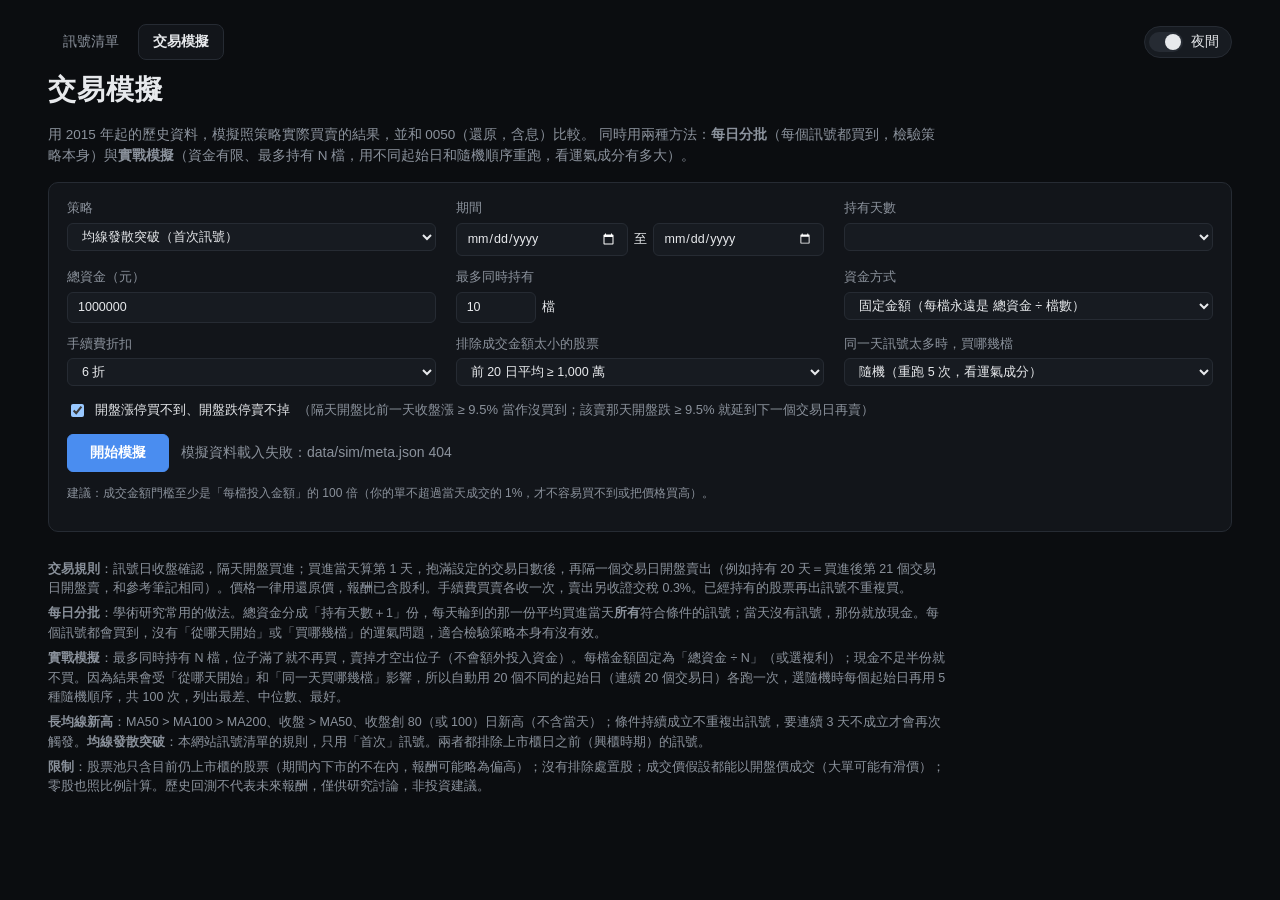
==== site/sim.html @ 932572cd "新增交易模擬分頁：兩套策略（均線發散突破、長均線新高 80/100 日）、每日分批與實戰模擬、和 0050 還原比較；價格改從 2014 年起抓 Co-Authored-By: Claude Opus" ====
<!DOCTYPE html>
<html lang="zh-Hant">
<head>
<meta charset="utf-8">
<meta name="viewport" content="width=device-width, initial-scale=1">
<title>交易模擬 — 均線發散突破</title>
<link rel="stylesheet" href="style.css">
<script>try { if (localStorage.getItem('theme') === 'light') document.documentElement.dataset.theme = 'light'; } catch (e) {}</script>
</head>
<body>
<div class="wrap">
  <header class="top">
    <nav class="tabs"><a href="./">訊號清單</a><a href="sim.html" class="on">交易模擬</a></nav>
    <button id="theme" class="theme" title="切換日間／夜間"><span class="knob"></span><span id="themeLabel">夜間</span></button>
  </header>
  <h1>交易模擬</h1>
  <p class="muted lead">用 2015 年起的歷史資料，模擬照策略實際買賣的結果，並和 0050（還原，含息）比較。
    同時用兩種方法：<b>每日分批</b>（每個訊號都買到，檢驗策略本身）與<b>實戰模擬</b>（資金有限、最多持有 N 檔，用不同起始日和隨機順序重跑，看運氣成分有多大）。</p>

  <section class="card simform">
    <div class="grid">
      <label>策略<select id="strategy">
        <option value="s1">均線發散突破（首次訊號）</option>
        <option value="lh80">長均線新高（80 日）</option>
        <option value="lh100">長均線新高（100 日）</option>
      </select></label>
      <label>期間<span class="row"><input type="date" id="dFrom"> 至 <input type="date" id="dTo"></span></label>
      <label>持有天數<select id="hold"></select></label>
      <label>總資金（元）<input type="number" id="capital" value="1000000" min="10000" step="100000"></label>
      <label>最多同時持有<span class="row"><input type="number" id="slots" value="10" min="1" max="100"> 檔 <small class="muted" id="perSlot"></small></span></label>
      <label>資金方式<select id="money">
        <option value="fixed">固定金額（每檔永遠是 總資金 ÷ 檔數）</option>
        <option value="compound">隨資產複利（每檔 ＝ 當時總資產 ÷ 檔數）</option>
      </select></label>
      <label>手續費折扣<select id="fee">
        <option value="1">不打折（0.1425%）</option>
        <option value="0.6" selected>6 折</option>
        <option value="0.5">5 折</option>
        <option value="0.3">3 折</option>
        <option value="0.28">2.8 折</option>
      </select></label>
      <label>排除成交金額太小的股票<select id="minAmt">
        <option value="0">不限</option>
        <option value="500">前 20 日平均 ≥ 500 萬</option>
        <option value="1000" selected>前 20 日平均 ≥ 1,000 萬</option>
        <option value="3000">前 20 日平均 ≥ 3,000 萬</option>
        <option value="5000">前 20 日平均 ≥ 5,000 萬</option>
        <option value="10000">前 20 日平均 ≥ 1 億</option>
      </select></label>
      <label>同一天訊號太多時，買哪幾檔<select id="order">
        <option value="random">隨機（重跑 5 次，看運氣成分）</option>
        <option value="amt">成交金額大的優先</option>
      </select></label>
    </div>
    <label class="check"><input type="checkbox" id="limit" checked> 開盤漲停買不到、開盤跌停賣不掉
      <span class="muted">（隔天開盤比前一天收盤漲 ≥ 9.5% 當作沒買到；該賣那天開盤跌 ≥ 9.5% 就延到下一個交易日再賣）</span></label>
    <div class="actions"><button id="run" class="primary">開始模擬</button> <span id="status" class="muted">載入中…</span></div>
    <p class="muted small">建議：成交金額門檻至少是「每檔投入金額」的 100 倍（你的單不超過當天成交的 1%，才不容易買不到或把價格買高）。</p>
  </section>

  <section id="results" class="hidden">
    <p id="summaryNote" class="muted"></p>
    <h2>結果總覽</h2>
    <div class="table-wrap" id="summary"></div>
    <p class="dist" id="dist"></p>

    <h2>資產曲線 <label class="check inline"><input type="checkbox" id="logScale"> 對數刻度</label></h2>
    <div class="card chartbox"><div id="eqChart" class="lc"></div></div>
    <h2>回撤（離前高跌了多少）</h2>
    <div class="card chartbox"><div id="ddChart" class="lc small"></div></div>

    <div class="cols">
      <div><h2>逐年報酬</h2><div class="table-wrap" id="yearly"></div></div>
      <div>
        <h2>前後兩半比較</h2><div class="table-wrap" id="halves"></div>
        <p class="muted small">前後兩段都跑贏 0050，比只有某一段特別好更可信。</p>
        <h2>拿掉最賺的交易</h2><div class="table-wrap" id="removeTop"></div>
        <p class="muted small">這類策略常靠少數大漲股撐起報酬。拿掉最賺的 1%、5% 交易後還能跑贏 0050，代表不是只靠幾支飆股。</p>
      </div>
    </div>
  </section>

  <section class="notes muted">
    <p><b>交易規則</b>：訊號日收盤確認，隔天開盤買進；買進當天算第 1 天，抱滿設定的交易日數後，再隔一個交易日開盤賣出（例如持有 20 天＝買進後第 21 個交易日開盤賣，和參考筆記相同）。價格一律用還原價，報酬已含股利。手續費買賣各收一次，賣出另收證交稅 0.3%。已經持有的股票再出訊號不重複買。</p>
    <p><b>每日分批</b>：學術研究常用的做法。總資金分成「持有天數＋1」份，每天輪到的那一份平均買進當天<b>所有</b>符合條件的訊號；當天沒有訊號，那份就放現金。每個訊號都會買到，沒有「從哪天開始」或「買哪幾檔」的運氣問題，適合檢驗策略本身有沒有效。</p>
    <p><b>實戰模擬</b>：最多同時持有 N 檔，位子滿了就不再買，賣掉才空出位子（不會額外投入資金）。每檔金額固定為「總資金 ÷ N」（或選複利）；現金不足半份就不買。因為結果會受「從哪天開始」和「同一天買哪幾檔」影響，所以自動用 20 個不同的起始日（連續 20 個交易日）各跑一次，選隨機時每個起始日再用 5 種隨機順序，共 100 次，列出最差、中位數、最好。</p>
    <p><b>長均線新高</b>：MA50 &gt; MA100 &gt; MA200、收盤 &gt; MA50、收盤創 80（或 100）日新高（不含當天）；條件持續成立不重複出訊號，要連續 3 天不成立才會再次觸發。<b>均線發散突破</b>：本網站訊號清單的規則，只用「首次」訊號。兩者都排除上市櫃日之前（興櫃時期）的訊號。</p>
    <p><b>限制</b>：股票池只含目前仍上市櫃的股票（期間內下市的不在內，報酬可能略為偏高）；沒有排除處置股；成交價假設都能以開盤價成交（大單可能有滑價）；零股也照比例計算。歷史回測不代表未來報酬，僅供研究討論，非投資建議。</p>
  </section>
</div>
<script src="linechart.js"></script>
<script src="sim.js"></script>
</body>
</html>
---- site/style.css ----
:root {
  --bg: #0b0d10; --panel: #12151a; --panel2: #171b21; --border: #262b33; --grid: #1c2027;
  --text: #e7e9ec; --muted: #8b929c; --cross: #c9ced6; --accent: #4a8df0;
  --up: #f0504c; --down: #2cb36b; --signal: #ffe100;
  --ma5: #b38cff; --ma10: #f2a93b; --ma20: #ff6fa3; --ma60: #4cc76b; --ma120: #6f7dff;
  --mono: ui-monospace, "SFMono-Regular", Menlo, Consolas, "Liberation Mono", monospace;
}
[data-theme="light"] {
  --bg: #f6f7f9; --panel: #ffffff; --panel2: #f1f3f6; --border: #dde1e7; --grid: #eef0f3;
  --text: #1d2228; --muted: #6b7380; --cross: #3a4048; --accent: #2f6fdb;
  --up: #e0302b; --down: #13995a; --signal: #e0a800;
}
* { box-sizing: border-box; }
body { margin: 0; background: var(--bg); color: var(--text);
  font: 14px/1.55 -apple-system, "Segoe UI", "Noto Sans TC", "Microsoft JhengHei", sans-serif; }
.wrap { max-width: 1320px; margin: 0 auto; padding: 24px 48px 48px; }
@media (max-width: 800px) { .wrap { padding: 16px; } }
.hidden { display: none !important; }
.muted { color: var(--muted); }
.mono { font-family: var(--mono); }
.accent { color: var(--accent); }
.sigc { color: var(--signal); }
.up { color: var(--up); } .down { color: var(--down); }
hr { border: 0; border-top: 1px solid var(--border); margin: 20px 0; }
h1 { font-size: 28px; margin: 4px 0 12px; letter-spacing: 1px; }
h2 { font-size: 20px; margin: 28px 0 12px; }
h2 small { font-size: 13px; font-weight: normal; }
button, select, input { font: inherit; color: var(--text); background: var(--panel2);
  border: 1px solid var(--border); border-radius: 6px; padding: 5px 10px; }
button { cursor: pointer; } button:hover:not(:disabled) { border-color: var(--muted); }
button:disabled { opacity: .45; cursor: default; }
input[type=number] { width: 64px; }
[data-theme="dark"], :root:not([data-theme="light"]) { color-scheme: dark; }

.top { display: flex; justify-content: space-between; align-items: center; }
.sub { color: var(--muted); font-size: 12px; }
.theme { display: flex; gap: 8px; align-items: center; border-radius: 999px; padding: 4px 12px 4px 4px; }
.theme .knob { width: 34px; height: 20px; border-radius: 999px; background: var(--border); position: relative; }
.theme .knob::after { content: ""; position: absolute; top: 2px; right: 2px; width: 16px; height: 16px;
  border-radius: 50%; background: var(--text); transition: .2s; }
[data-theme="light"] .theme .knob::after { right: 16px; }

.chips { display: flex; flex-wrap: wrap; gap: 6px; align-items: center; margin-bottom: 10px; }
.chip { border: 1px solid var(--border); border-radius: 6px; padding: 2px 8px; font-size: 12.5px; background: var(--panel); }
.chip.strong { font-weight: bold; border-radius: 999px; }
.plus { color: var(--muted); }
.meta { font-size: 12.5px; color: var(--muted); }
.meta .chip { color: var(--text); }

.card { background: var(--panel); border: 1px solid var(--border); border-radius: 10px; }
#chartCard { background: transparent; border: 0; }
.nav { display: flex; gap: 8px; align-items: center; margin-bottom: 8px; font-size: 12.5px; }
.chart-head { background: var(--panel); border: 1px solid var(--border); border-bottom: 0;
  border-radius: 10px 10px 0 0; padding: 12px 14px 4px; }
.chart-head .title { display: flex; justify-content: space-between; align-items: baseline; }
.chart-head .title b { font-size: 19px; }
.chart-head .title span { font-size: 12px; }
.facts { min-height: 22px; font-size: 12.5px; margin: 6px 0 8px; display: flex; flex-wrap: wrap; gap: 4px 16px; }
.facts b { font-weight: 600; }
.legend { font-size: 12px; min-height: 18px; display: flex; flex-wrap: wrap; gap: 0 12px; }
.chart { height: 460px; background: var(--panel); border: 1px solid var(--border); border-top: 0; border-bottom: 0; position: relative; }
.chart canvas { display: block; cursor: crosshair; touch-action: pan-y; }
.chart-foot { background: var(--panel); border: 1px solid var(--border); border-top: 0; border-radius: 0 0 10px 10px;
  padding: 8px 14px 12px; font-size: 12px; display: flex; flex-wrap: wrap; gap: 4px 18px; }
.ln { display: inline-block; width: 16px; height: 2px; vertical-align: middle; margin-right: 5px; }

.filters { display: flex; flex-wrap: wrap; gap: 10px 16px; align-items: center; font-size: 13px; margin-bottom: 12px; }
.filters label { display: flex; gap: 6px; align-items: center; }
#fQ { width: 180px; }

.stats { padding: 12px 16px; margin-bottom: 12px; display: flex; flex-wrap: wrap; gap: 14px 28px; align-items: stretch; }
.stats .big { display: flex; gap: 22px; }
.stats .kv { display: flex; flex-direction: column; }
.stats .kv span { font-size: 12px; color: var(--muted); }
.stats .kv b { font-size: 20px; font-family: var(--mono); }
.stats table { border-collapse: collapse; font-family: var(--mono); font-size: 12.5px; }
.stats th, .stats td { padding: 2px 12px; text-align: right; white-space: nowrap; }
.stats th { color: var(--muted); font-weight: normal; }
.stats td:first-child, .stats th:first-child { text-align: left; color: var(--muted); font-family: inherit; }
.stats .title { font-weight: bold; margin-bottom: 4px; }
.stats .note { font-size: 12px; color: var(--muted); align-self: center; max-width: 300px; }

.table-wrap { overflow-x: auto; border: 1px solid var(--border); border-radius: 10px; background: var(--panel); }
table#tbl { width: 100%; border-collapse: collapse; font-size: 13px; white-space: nowrap; }
#tbl th { position: sticky; top: 0; background: var(--panel2); text-align: right; padding: 8px 8px; font-weight: 600;
  font-size: 12.5px; cursor: pointer; user-select: none; border-bottom: 1px solid var(--border); }
#tbl th.l, #tbl td.l { text-align: left; }
#tbl th.sorted { color: var(--accent); }
#tbl td { padding: 6px 8px; text-align: right; border-bottom: 1px solid var(--grid); font-family: var(--mono); }
#tbl td.name { font-family: inherit; font-weight: 600; }
#tbl td.ind { font-family: inherit; color: var(--muted); font-size: 12px; }
#tbl tbody tr { cursor: pointer; }
#tbl tbody tr:hover { background: var(--panel2); }
#tbl tbody tr.sel { background: color-mix(in srgb, var(--accent) 22%, transparent); }
.badge { display: inline-block; font-family: inherit; font-size: 11.5px; padding: 1px 8px; border-radius: 999px; color: #fff; background: var(--accent); }
.badge.again { background: #8a63d2; }
.badge.cont { background: #5d6673; }
.pager { display: flex; gap: 10px; align-items: center; margin: 12px 0; font-size: 13px; }

.notes { font-size: 12.5px; max-width: 900px; margin-top: 28px; }
.notes p { margin: 6px 0; }
details summary { cursor: pointer; color: var(--text); margin-top: 10px; }
#checkBody { margin-top: 8px; }
#checkBody table { border-collapse: collapse; font-size: 12px; margin: 4px 0 10px; }
#checkBody td, #checkBody th { padding: 2px 10px 2px 0; text-align: left; }
.loading { padding: 40px; text-align: center; color: var(--muted); }

/* 分頁 */
.tabs { display: flex; gap: 4px; }
.tabs a { color: var(--muted); text-decoration: none; padding: 6px 14px; border-radius: 8px; border: 1px solid transparent; font-size: 14px; }
.tabs a:hover { color: var(--text); }
.tabs a.on { color: var(--text); background: var(--panel); border-color: var(--border); font-weight: 600; }
.top { margin-bottom: 8px; }

/* 交易模擬 */
.lead { max-width: 900px; font-size: 13.5px; }
.simform { padding: 16px 18px; margin: 16px 0 8px; }
.simform .grid { display: grid; grid-template-columns: repeat(auto-fill, minmax(280px, 1fr)); gap: 12px 20px; }
.simform label { display: flex; flex-direction: column; gap: 4px; font-size: 12.5px; color: var(--muted); }
.simform label .row { display: flex; gap: 6px; align-items: center; color: var(--text); }
.simform select, .simform input[type=number] { width: 100%; }
.simform .row input[type=number] { width: 80px; }
.simform input[type=date] { flex: 1; min-width: 0; }
label.check { flex-direction: row !important; align-items: center; gap: 8px; margin-top: 14px; color: var(--text) !important; font-size: 13px !important; }
label.check.inline { display: inline-flex; margin: 0 0 0 12px; font-weight: normal; }
.actions { margin-top: 14px; display: flex; align-items: center; gap: 12px; }
button.primary { background: var(--accent); border-color: var(--accent); color: #fff; padding: 7px 22px; font-weight: 600; }
.small { font-size: 12px; }
table.res { width: 100%; border-collapse: collapse; font-size: 13px; white-space: nowrap; }
table.res th { background: var(--panel2); padding: 8px 10px; text-align: right; font-weight: 600; font-size: 12.5px; border-bottom: 1px solid var(--border); }
table.res td { padding: 6px 10px; text-align: right; border-bottom: 1px solid var(--grid); font-family: var(--mono); }
table.res .l { text-align: left; font-family: inherit; }
.dist { font-size: 13px; margin: 10px 0; }
.chartbox { padding: 8px; }
.lc { height: 380px; }
.lc.small { height: 200px; }
.cols { display: grid; grid-template-columns: 1fr 1fr; gap: 24px; }
@media (max-width: 1000px) { .cols { grid-template-columns: 1fr; } }
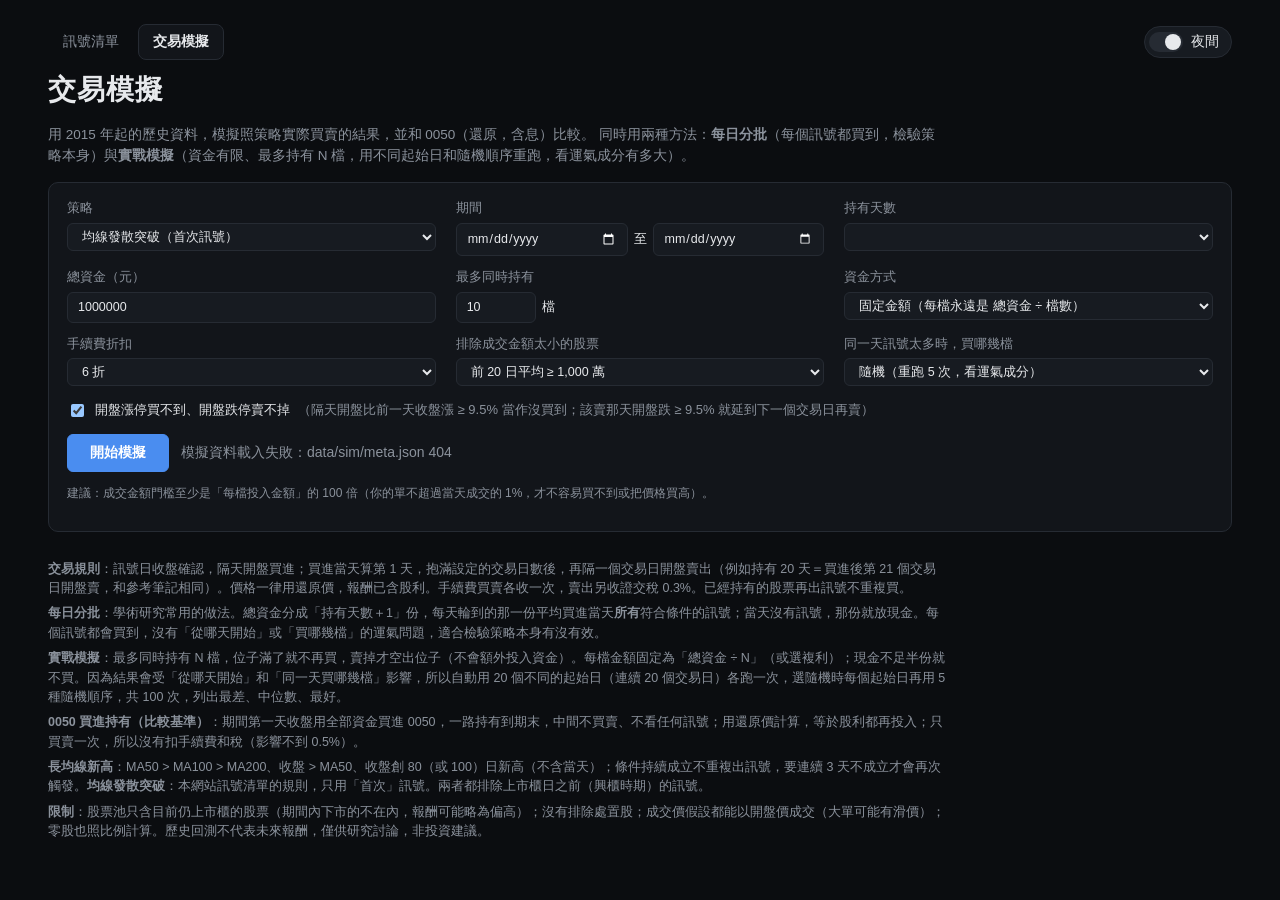
==== commit 365ef1af: "交易模擬：寫清楚 0050 是期初買進一路持有到期末的比較基準 Co-Authored-By: Claude Opus 5.5 <noreply@anthropic.com> Claude-Sessi" ====
--- a/site/sim.html
+++ b/site/sim.html
@@ -84,6 +84,7 @@
     <p><b>交易規則</b>：訊號日收盤確認，隔天開盤買進；買進當天算第 1 天，抱滿設定的交易日數後，再隔一個交易日開盤賣出（例如持有 20 天＝買進後第 21 個交易日開盤賣，和參考筆記相同）。價格一律用還原價，報酬已含股利。手續費買賣各收一次，賣出另收證交稅 0.3%。已經持有的股票再出訊號不重複買。</p>
     <p><b>每日分批</b>：學術研究常用的做法。總資金分成「持有天數＋1」份，每天輪到的那一份平均買進當天<b>所有</b>符合條件的訊號；當天沒有訊號，那份就放現金。每個訊號都會買到，沒有「從哪天開始」或「買哪幾檔」的運氣問題，適合檢驗策略本身有沒有效。</p>
     <p><b>實戰模擬</b>：最多同時持有 N 檔，位子滿了就不再買，賣掉才空出位子（不會額外投入資金）。每檔金額固定為「總資金 ÷ N」（或選複利）；現金不足半份就不買。因為結果會受「從哪天開始」和「同一天買哪幾檔」影響，所以自動用 20 個不同的起始日（連續 20 個交易日）各跑一次，選隨機時每個起始日再用 5 種隨機順序，共 100 次，列出最差、中位數、最好。</p>
+    <p><b>0050 買進持有（比較基準）</b>：期間第一天收盤用全部資金買進 0050，一路持有到期末，中間不買賣、不看任何訊號；用還原價計算，等於股利都再投入；只買賣一次，所以沒有扣手續費和稅（影響不到 0.5%）。</p>
     <p><b>長均線新高</b>：MA50 &gt; MA100 &gt; MA200、收盤 &gt; MA50、收盤創 80（或 100）日新高（不含當天）；條件持續成立不重複出訊號，要連續 3 天不成立才會再次觸發。<b>均線發散突破</b>：本網站訊號清單的規則，只用「首次」訊號。兩者都排除上市櫃日之前（興櫃時期）的訊號。</p>
     <p><b>限制</b>：股票池只含目前仍上市櫃的股票（期間內下市的不在內，報酬可能略為偏高）；沒有排除處置股；成交價假設都能以開盤價成交（大單可能有滑價）；零股也照比例計算。歷史回測不代表未來報酬，僅供研究討論，非投資建議。</p>
   </section>
